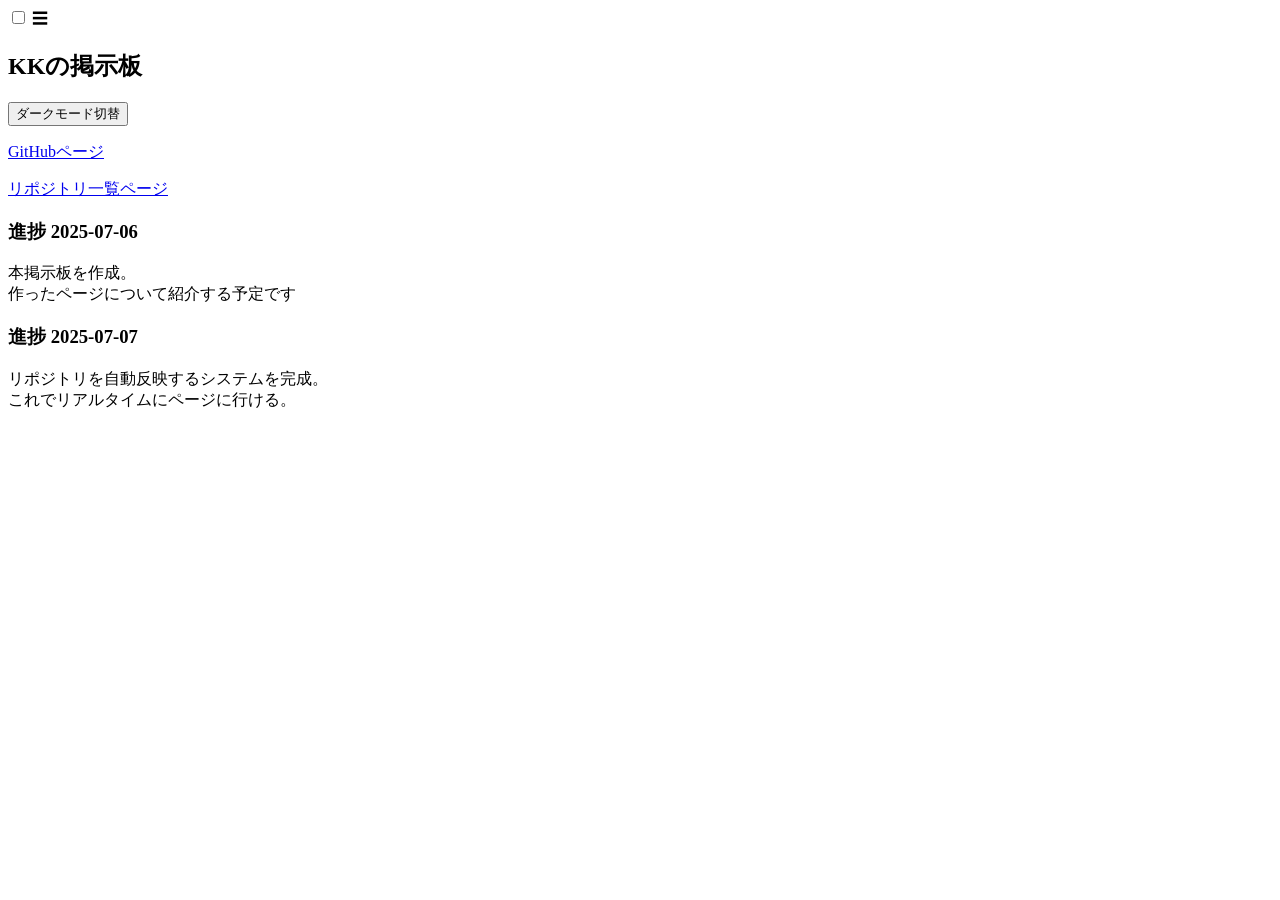
==== index.html @ e9ba3e22 "Update GitHub links in index.html" ====
<!DOCTYPE html>
<html lang="ja">
<head>
  <meta charset="UTF-8" />
  <meta name="viewport" content="width=device-width, initial-scale=1" />
  <title>掲示板 - KaziKi</title>
  <link rel="stylesheet" href="style.css" />
</head>
<body>
  <input type="checkbox" id="sidebar-toggle" />
  <label for="sidebar-toggle" class="sidebar-toggle-label">
    &#9776;
  </label>

  <aside class="sidebar">
    <div class="sidebar-header">
      <h2>KKの掲示板</h2>
      <button id="darkModeToggle">ダークモード切替</button>
    </div>
    <div class="sidebar-content">
      <p><a href="https://github.com/Midonatori" target="_blank" rel="noopener">GitHubページ</a></p>
      <p><a href="https://midonatori.github.io/repos.html">リポジトリ一覧ページ</a></p>
    </div>
  </aside>

  <main class="main-content">
    <div class="card">
      <h3>進捗 2025-07-06</h3>
      <p>本掲示板を作成。<br>作ったページについて紹介する予定です</p>
    </div>
    <div class="card">
      <h3>進捗 2025-07-07</h3>
      <p>リポジトリを自動反映するシステムを完成。<br>これでリアルタイムにページに行ける。</p>
    </div>
  </main>

  <script src="script.js"></script>
</body>
</html>
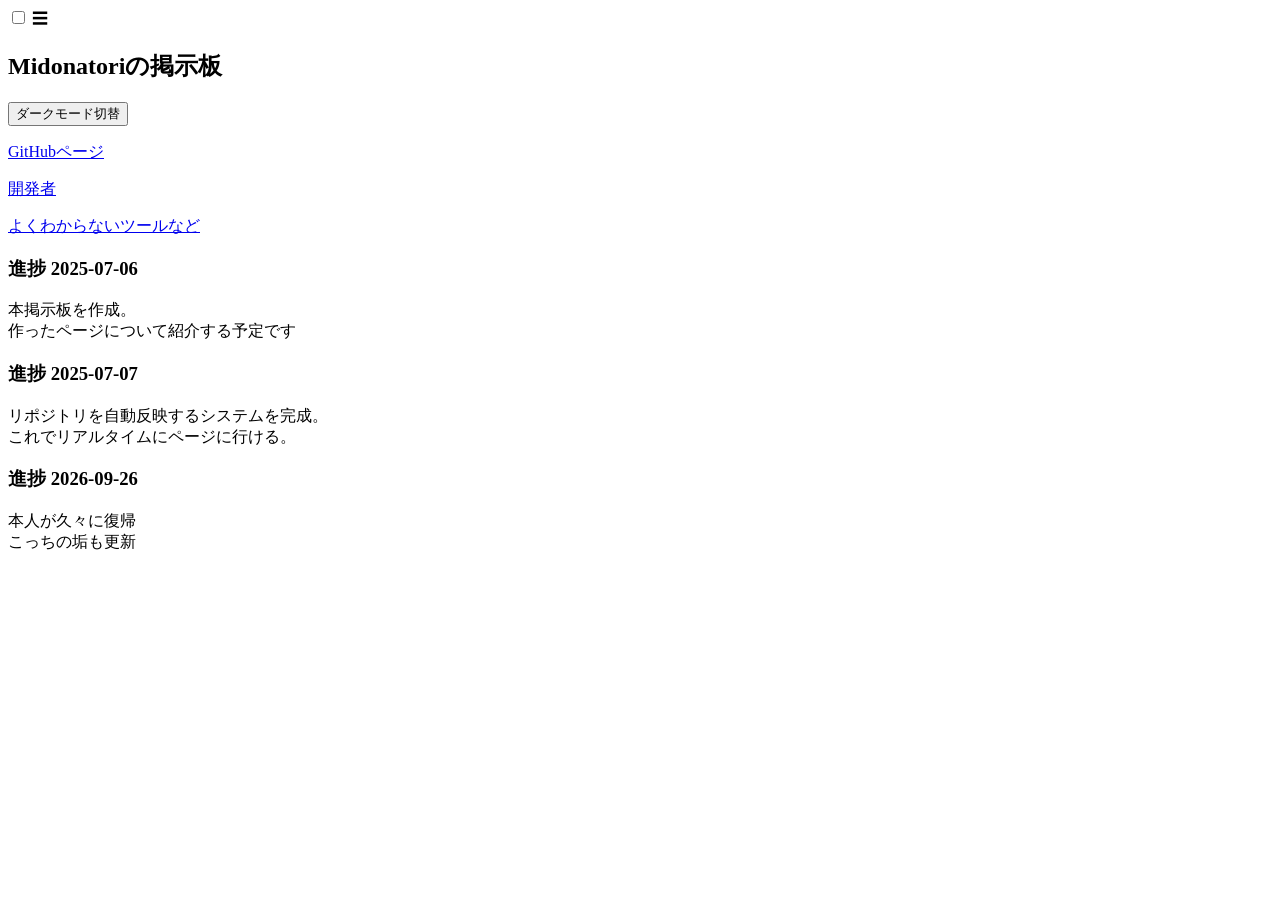
==== commit e628e914: "Change sidebar title and update links Updated sidebar links and added new progress card." ====
--- a/index.html
+++ b/index.html
@@ -14,12 +14,13 @@
 
   <aside class="sidebar">
     <div class="sidebar-header">
-      <h2>KKの掲示板</h2>
+      <h2>Midonatoriの掲示板</h2>
       <button id="darkModeToggle">ダークモード切替</button>
     </div>
     <div class="sidebar-content">
       <p><a href="https://github.com/Midonatori" target="_blank" rel="noopener">GitHubページ</a></p>
-      <p><a href="https://midonatori.github.io/repos.html">リポジトリ一覧ページ</a></p>
+      <p><a href="https://github.com/KaziKi-JP" target="_blank" rel="noopener">開発者</a></p>
+      <p><a href="https://midonatori.github.io/repos.html">よくわからないツールなど</a></p>
     </div>
   </aside>
 
@@ -32,6 +33,10 @@
       <h3>進捗 2025-07-07</h3>
       <p>リポジトリを自動反映するシステムを完成。<br>これでリアルタイムにページに行ける。</p>
     </div>
+  <div class="card">
+      <h3>進捗 2026-09-26</h3>
+      <p>本人が久々に復帰<br>こっちの垢も更新</p>
+    </div>
   </main>
 
   <script src="script.js"></script>
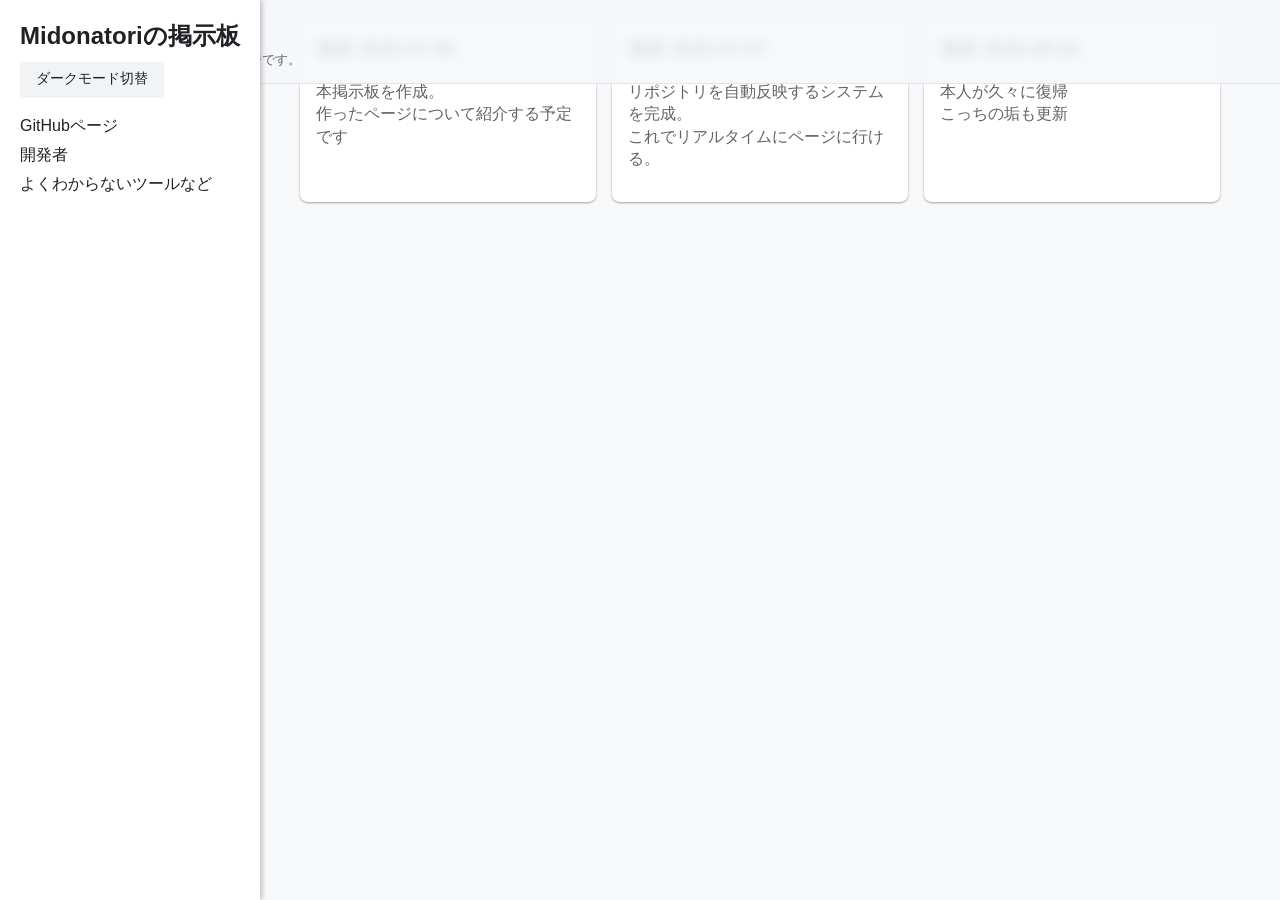
==== commit 5c90c711: "Add header section with title and description" ====
--- a/index.html
+++ b/index.html
@@ -11,7 +11,11 @@
   <label for="sidebar-toggle" class="sidebar-toggle-label">
     &#9776;
   </label>
-
+  
+  <header class="page-header">
+  <h1>Midonatoriの掲示板</h1>
+  <p>進捗やメモをまとめて残していくページです。</p>
+</header>
   <aside class="sidebar">
     <div class="sidebar-header">
       <h2>Midonatoriの掲示板</h2>
--- a/style.css
+++ b/style.css
@@ -0,0 +1,201 @@
+/* リセット */
+* {
+  box-sizing: border-box;
+}
+
+header {
+  position: fixed;
+  top: 0;
+  left: 0;
+  width: 100%;
+  background: rgba(245, 247, 250, 0.82);
+  backdrop-filter: blur(6px);
+  padding: 18px 28px 14px;
+  border-bottom: 1px solid #e3e5e8;
+  z-index: 50;
+  box-sizing: border-box;
+}
+
+header h1 {
+  margin: 0;
+  font-size: 22px;
+  font-weight: 600;
+  line-height: 1.3;
+  color: #202124;
+}
+
+header p {
+  margin: 4px 0 0;
+  font-size: 13px;
+  line-height: 1.4;
+  color: #666;
+}
+
+body {
+  font-family: "Google Sans", "Roboto", Arial, sans-serif;
+  margin: 0;
+  background-color: var(--bg-color);
+  color: var(--text-color);
+  transition: background-color 0.3s ease, color 0.3s ease;
+}
+
+/* ダークモード変数 */
+:root {
+  --bg-color: #f8f9fa;
+  --text-color: #202124;
+  --card-bg: #fff;
+  --card-shadow1: rgba(0,0,0,0.12);
+  --card-shadow2: rgba(0,0,0,0.24);
+}
+
+body.dark {
+  --bg-color: #202124;
+  --text-color: #e8eaed;
+  --card-bg: #303134;
+  --card-shadow1: rgba(255,255,255,0.1);
+  --card-shadow2: rgba(255,255,255,0.2);
+}
+
+/* サイドバー */
+
+#sidebar-toggle {
+  display: none;
+}
+
+.sidebar-toggle-label {
+  position: fixed;
+  top: 10px;
+  left: 10px;
+  font-size: 28px;
+  cursor: pointer;
+  user-select: none;
+  color: var(--text-color);
+  z-index: 1001;
+  display: none;
+}
+
+.sidebar {
+  position: fixed;
+  top: 0;
+  left: 0;
+  width: 260px;
+  height: 100vh;
+  background-color: var(--card-bg);
+  box-shadow: 2px 0 5px var(--card-shadow2);
+  padding: 20px;
+  box-sizing: border-box;
+  overflow-y: auto;
+  transition: transform 0.3s ease;
+  z-index: 1000;
+}
+
+.sidebar-header {
+  margin-bottom: 20px;
+}
+
+.sidebar-header h2 {
+  margin: 0 0 10px 0;
+}
+
+.sidebar-content p {
+  margin: 8px 0;
+}
+
+.sidebar-content a {
+  color: var(--text-color);
+  text-decoration: none;
+}
+
+.sidebar-content a:hover {
+  text-decoration: underline;
+}
+
+/* メインコンテンツ */
+
+.main-content {
+  margin-left: 280px;
+  padding: 20px;
+  max-width: 960px;
+  box-sizing: border-box;
+  display: grid;
+  grid-template-columns: repeat(auto-fit, minmax(280px, 1fr));
+  gap: 16px;
+  transition: margin-left 0.3s ease;
+}
+
+.card {
+  background-color: var(--card-bg);
+  border-radius: 8px;
+  box-shadow:
+    0 1px 3px var(--card-shadow1),
+    0 1px 2px var(--card-shadow2);
+  padding: 16px;
+  transition: box-shadow 0.3s ease;
+}
+
+.card:hover {
+  box-shadow:
+    0 8px 16px var(--card-shadow2),
+    0 6px 20px var(--card-shadow1);
+}
+
+.card h3 {
+  margin-top: 0;
+  font-weight: 500;
+  color: var(--text-color);
+}
+
+.card p {
+  color: var(--text-color);
+  opacity: 0.7;
+  line-height: 1.4;
+}
+
+#darkModeToggle {
+  background-color: #f1f3f4; /* Googleのグレー */
+  color: #202124;
+  font-family: 'Roboto', 'Noto Sans JP', sans-serif;
+  font-size: 14px;
+  padding: 8px 16px;
+  border: none;
+  border-radius: 4px;
+  cursor: pointer;
+  transition: box-shadow 0.2s ease, background-color 0.2s ease;
+  box-shadow: 0 1px 2px rgba(0, 0, 0, 0.1);
+}
+
+#darkModeToggle:hover {
+  background-color: #e8eaed;
+  box-shadow: 0 1px 3px rgba(0, 0, 0, 0.15);
+}
+
+#darkModeToggle:active {
+  background-color: #dadce0;
+  box-shadow: 0 1px 1px rgba(0, 0, 0, 0.2) inset;
+}
+
+#darkModeToggle:focus {
+  outline: none;
+  box-shadow: 0 0 0 3px rgba(66, 133, 244, 0.3); /* 青系フォーカスリング */
+}
+
+
+/* スマホ対応 */
+
+@media (max-width: 768px) {
+  .sidebar {
+    transform: translateX(-100%);
+  }
+  #sidebar-toggle:checked + .sidebar-toggle-label {
+    color: var(--text-color);
+  }
+  #sidebar-toggle:checked ~ .sidebar {
+    transform: translateX(0);
+  }
+  .main-content {
+    margin-left: 0;
+  }
+  .sidebar-toggle-label {
+    display: block;
+  }
+}
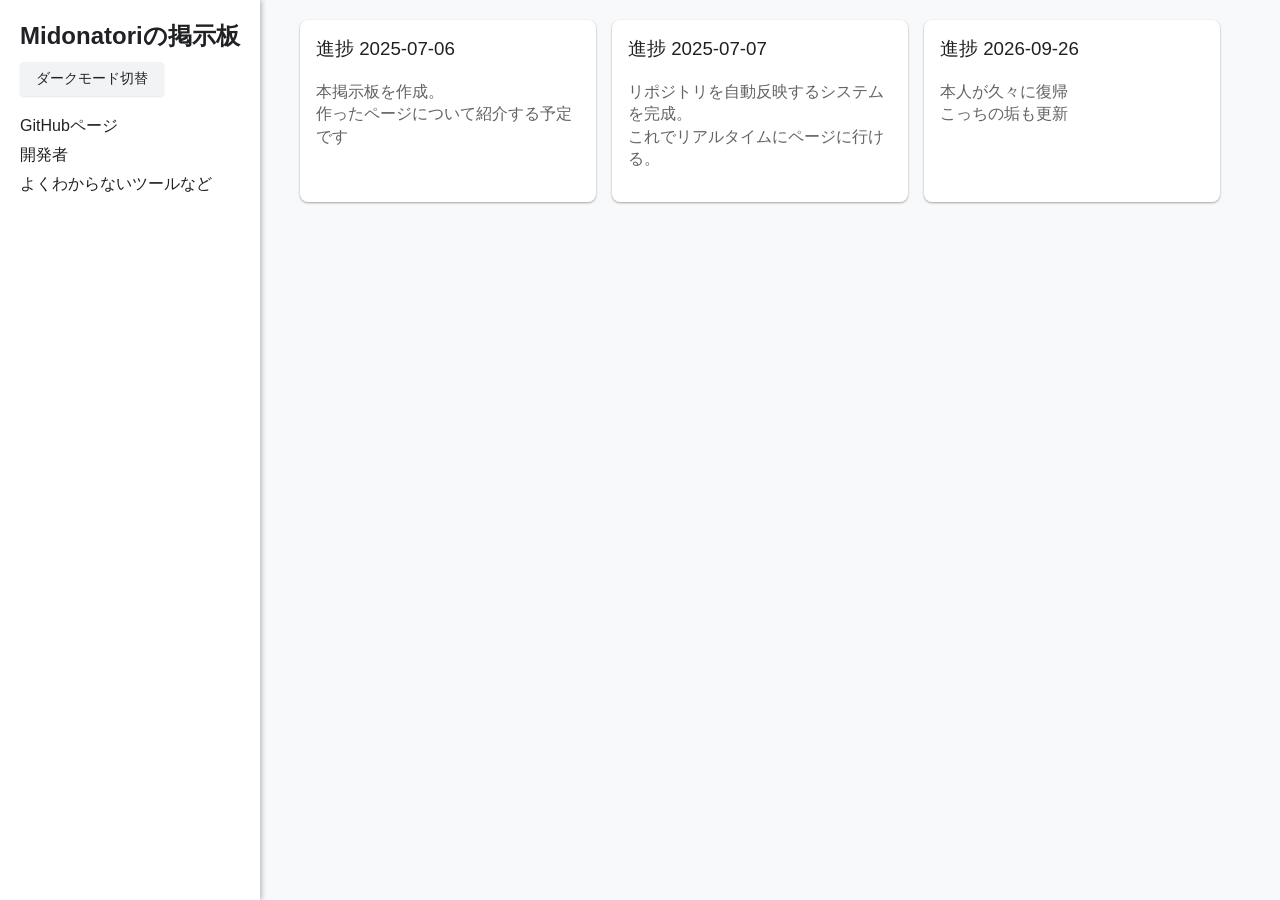
==== commit fcbcb7cf: "Remove header from index.html Removed header section from the index.html file." ====
--- a/index.html
+++ b/index.html
@@ -11,11 +11,6 @@
   <label for="sidebar-toggle" class="sidebar-toggle-label">
     &#9776;
   </label>
-  
-  <header class="page-header">
-  <h1>Midonatoriの掲示板</h1>
-  <p>進捗やメモをまとめて残していくページです。</p>
-</header>
   <aside class="sidebar">
     <div class="sidebar-header">
       <h2>Midonatoriの掲示板</h2>
